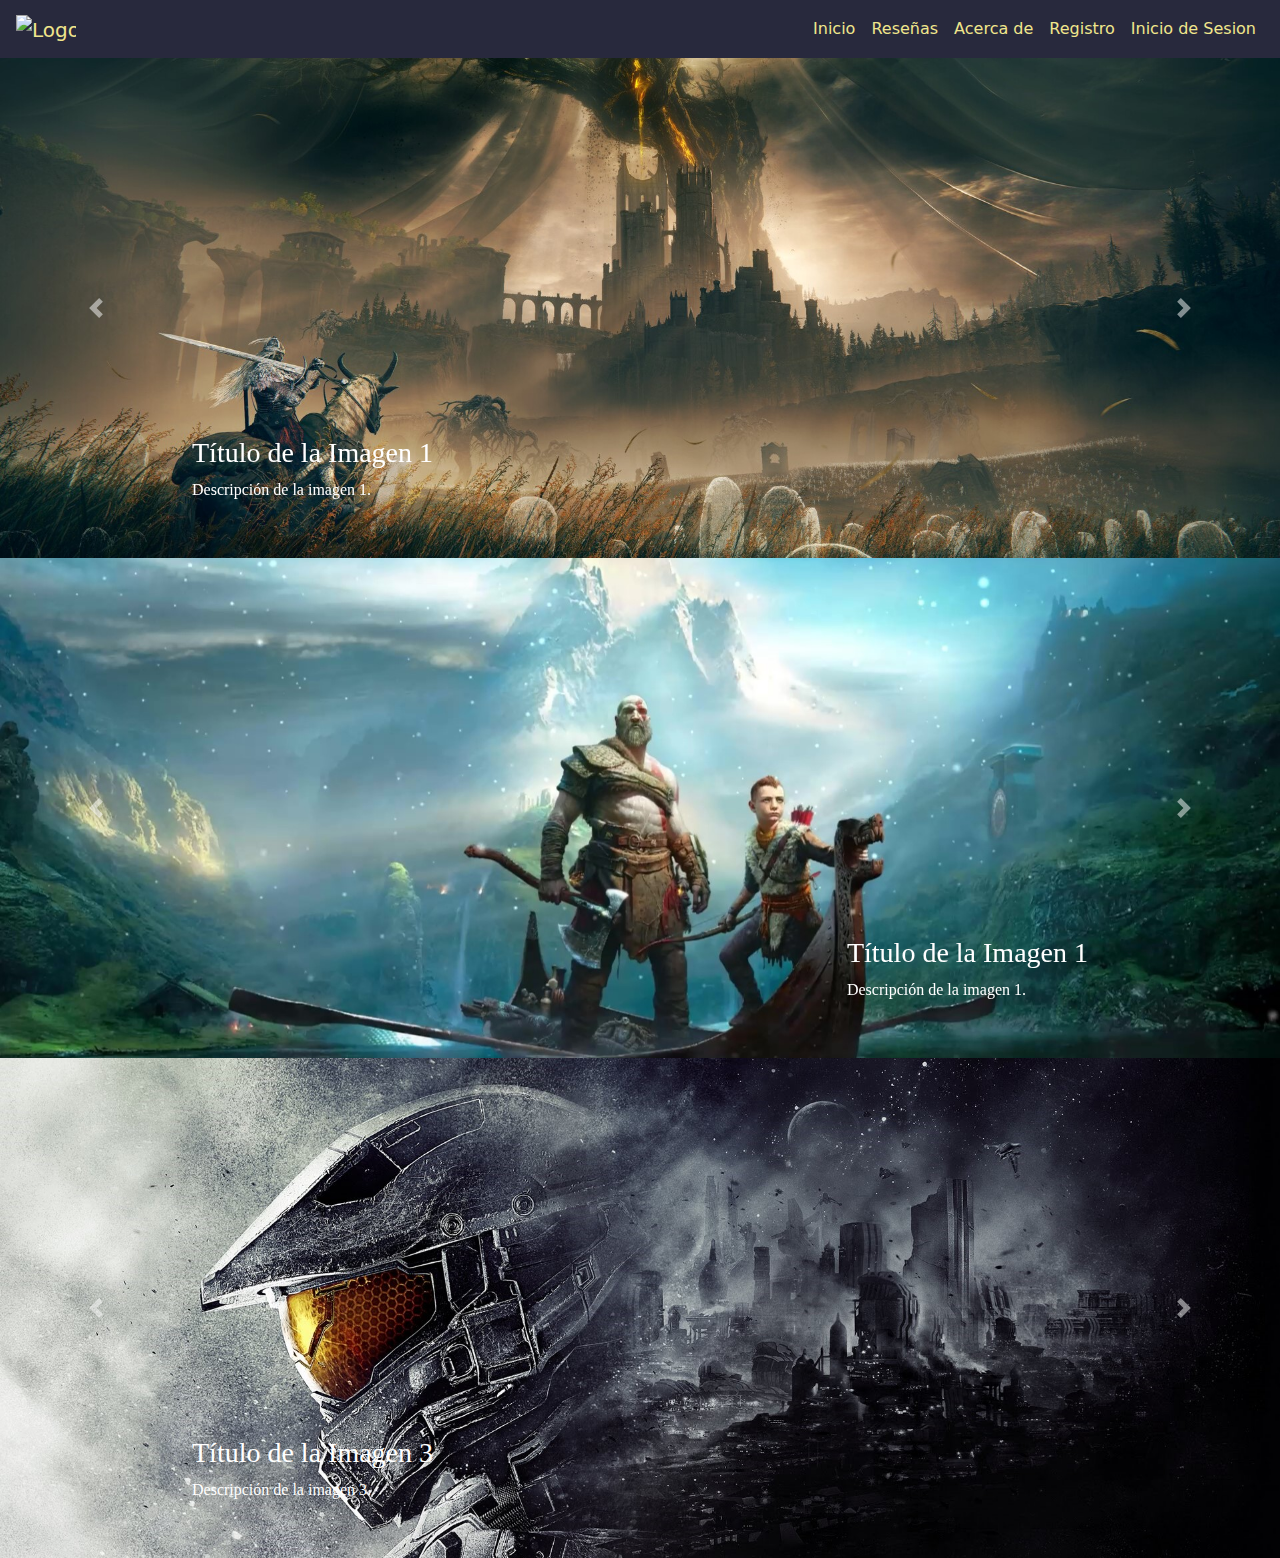
==== index.html @ 9a03f0e9 "Primer commit" ====
<!DOCTYPE html>
<html lang="en">
<head>
    <meta charset="UTF-8">
    <meta name="viewport" content="width=device-width, initial-scale=1.0">
    <title>Animal Crossing</title>
    <link href="https://fonts.googleapis.com/css2?family=Bitter:wght@400;700&display=swap" rel="stylesheet">

    <link rel="stylesheet" href="css/bootstrap.min.css" crossorigin="anonymous">
    <link rel="stylesheet" href="css/main.css">
</head>
<body>
    
    <!-- NAVBAR -->
    <nav class="navbar navbar-expand-sm navbar-dark" id="navbar">
        <div class="container-fluid">
            <a class="navbar-brand" href="#">
                <img src="img/logo.jpg" alt="Logo" width="200">
            </a>
            <button class="navbar-toggler" type="button" data-toggle="collapse" data-target="#navbarSupportedContent" aria-controls="navbarSupportedContent" aria-expanded="false" aria-label="Toggle navigation">
                <span class="navbar-toggler-icon"></span>
            </button>
            <div class="collapse navbar-collapse" id="navbarSupportedContent">
                <ul class="navbar-nav ml-auto">
                    <li class="nav-item"><a class="nav-link active" aria-current="page" href="#">Inicio</a></li>
                    <li class="nav-item"><a class="nav-link" href="#">Reseñas</a></li>
                    <li class="nav-item"><a class="nav-link" href="#">Acerca de</a></li>
                    <li class="nav-item"><a class="nav-link" href="#">Registro</a></li>
                    <li class="nav-item"><a class="nav-link" href="#">Inicio de Sesion</a></li>
                </ul>
            </div>
        </div>
    </nav>
   <!-- Carrusel 1: Hacia la derecha con texto a la derecha -->
   <div id="carouselRight1" class="carousel slide" data-ride="carousel">
    <div class="carousel-inner">
        <div class="carousel-item active">
            <img src="img/slideEldenRing01.jpg" class="d-block w-100" alt="...">
            <div class="carousel-caption right">
                <h3>Título de la Imagen 1</h3>
                <p>Descripción de la imagen 1.</p>
            </div>
        </div>
        <div class="carousel-item">
            <img src="img/slideBloodBorne02.jpg" class="d-block w-100" alt="...">
            <div class="carousel-caption right">
                <h3>Título de la Imagen 2</h3>
                <p>Descripción de la imagen 2.</p>
            </div>
        </div>
        <div class="carousel-item">
            <img src="img/slide03.jpg" class="d-block w-100" alt="...">
            <div class="carousel-caption right">
                <h3>Título de la Imagen 3</h3>
                <p>Descripción de la imagen 3.</p>
            </div>
        </div>
    </div>
    <a class="carousel-control-prev" href="#carouselRight1" role="button" data-slide="prev">
        <span class="carousel-control-prev-icon" aria-hidden="true"></span>
        <span class="sr-only">Anterior</span>
    </a>
    <a class="carousel-control-next" href="#carouselRight1" role="button" data-slide="next">
        <span class="carousel-control-next-icon" aria-hidden="true"></span>
        <span class="sr-only">Siguiente</span>
    </a>
</div>

<!-- Carrusel 2: Hacia la izquierda con texto a la izquierda -->
<div id="carouselLeft" class="carousel slide" data-ride="carousel">
    <div class="carousel-inner">
        <div class="carousel-item active">
            <img src="img/slideGodOfWar03.jpg" class="d-block w-100" alt="...">
            <div class="carousel-caption left">
                <h3>Título de la Imagen 1</h3>
                <p>Descripción de la imagen 1.</p>
            </div>
        </div>
        <div class="carousel-item">
            <img src="img/slideTLOU05.jpg" class="d-block w-100" alt="...">
            <div class="carousel-caption left">
                <h3>Título de la Imagen 2</h3>
                <p>Descripción de la imagen 2.</p>
            </div>
        </div>
        <div class="carousel-item">
            <img src="img/slide03.jpg" class="d-block w-100" alt="...">
            <div class="carousel-caption left">
                <h3>Título de la Imagen 3</h3>
                <p>Descripción de la imagen 3.</p>
            </div>
        </div>
    </div>
    <a class="carousel-control-prev" href="#carouselLeft" role="button" data-slide="prev">
        <span class="carousel-control-prev-icon" aria-hidden="true"></span>
        <span class="sr-only">Anterior</span>
    </a>
    <a class="carousel-control-next" href="#carouselLeft" role="button" data-slide="next">
        <span class="carousel-control-next-icon" aria-hidden="true"></span>
        <span class="sr-only">Siguiente</span>
    </a>
</div>

<!-- Carrusel 3: Hacia la derecha con texto a la izquierda -->
<div id="carouselRight2" class="carousel slide" data-ride="carousel">
    <div class="carousel-inner">
        <div class="carousel-item active">
            <img src="img/slideHalo04.jpg" class="d-block w-100" alt="...">
            <div class="carousel-caption right">
                <h3>Título de la Imagen 3</h3>
                <p>Descripción de la imagen 3.</p>
            </div>
        </div>
        <div class="carousel-item">
            <img src="img/slideTLOU05.jpg" class="d-block w-100" alt="...">
            <div class="carousel-caption right">
                <h3>Título de la Imagen 3</h3>
                <p>Descripción de la imagen 3.</p>
            </div>
        </div>
        <div class="carousel-item">
            <img src="img/slide03.jpg" class="d-block w-100" alt="...">
            <div class="carousel-caption right">
                <h3>Título de la Imagen 3</h3>
                <p>Descripción de la imagen 3.</p>
            </div>
        </div>
    </div>
    <a class="carousel-control-prev" href="#carouselRight2" role="button" data-slide="prev">
        <span class="carousel-control-prev-icon" aria-hidden="true"></span>
        <span class="sr-only">Anterior</span>
    </a>
    <a class="carousel-control-next" href="#carouselRight2" role="button" data-slide="next">
        <span class="carousel-control-next-icon" aria-hidden="true"></span>
        <span class="sr-only">Siguiente</span>
    </a>
</div>
<script src="https://code.jquery.com/jquery-3.5.1.slim.min.js"></script>
<script src="https://cdn.jsdelivr.net/npm/@popperjs/core@2.5.3/dist/umd/popper.min.js"></script>
<script src="https://stackpath.bootstrapcdn.com/bootstrap/4.5.2/js/bootstrap.min.js"></script>
<script src="js/script.js"></script> <!-- Llamada al archivo script.js -->
<script src="js/popper.min.js" integrity="sha384-Q6E9RHvbIyZFJoft+2mJbHaEWldlvI9IOYy5n3zV9zzTtmI3UksdQRVvoxMfooAo" crossorigin="anonymous"></script>
<script src="js/bootstrap.min.js" integrity="sha384-oesi62hOLfzrys4LxRF63OJCXdXDipiYWBnvTl9Y9/TRlw5xlKIEHpNyvvDShgf/" crossorigin="anonymous"></script>
</body>
</html>
---- css/main.css ----
.navbar-brand, .nav-link {
    color: #F0E68C !important;
}
.carousel-item img {
    width: 100%;
    height: 500px;
    object-fit: cover;
}
.carousel-caption {
    position: absolute;
    bottom: 20px;
    z-index: 10;
    color: #ffffff;
    text-align: left;
    font-family: 'Lora', serif;
}
.carousel-caption.right {
    right: auto;
}
.carousel-caption.left {
    left: auto;
}
body {
    background-color: #1E1E2C;
    color: #F0E68C;
}
.navbar {
    background-color: #28293D;
}
.navbar-brand img {
    width: 200px;
}
.navbar-nav .nav-link {
    color: #F0E68C !important;
}
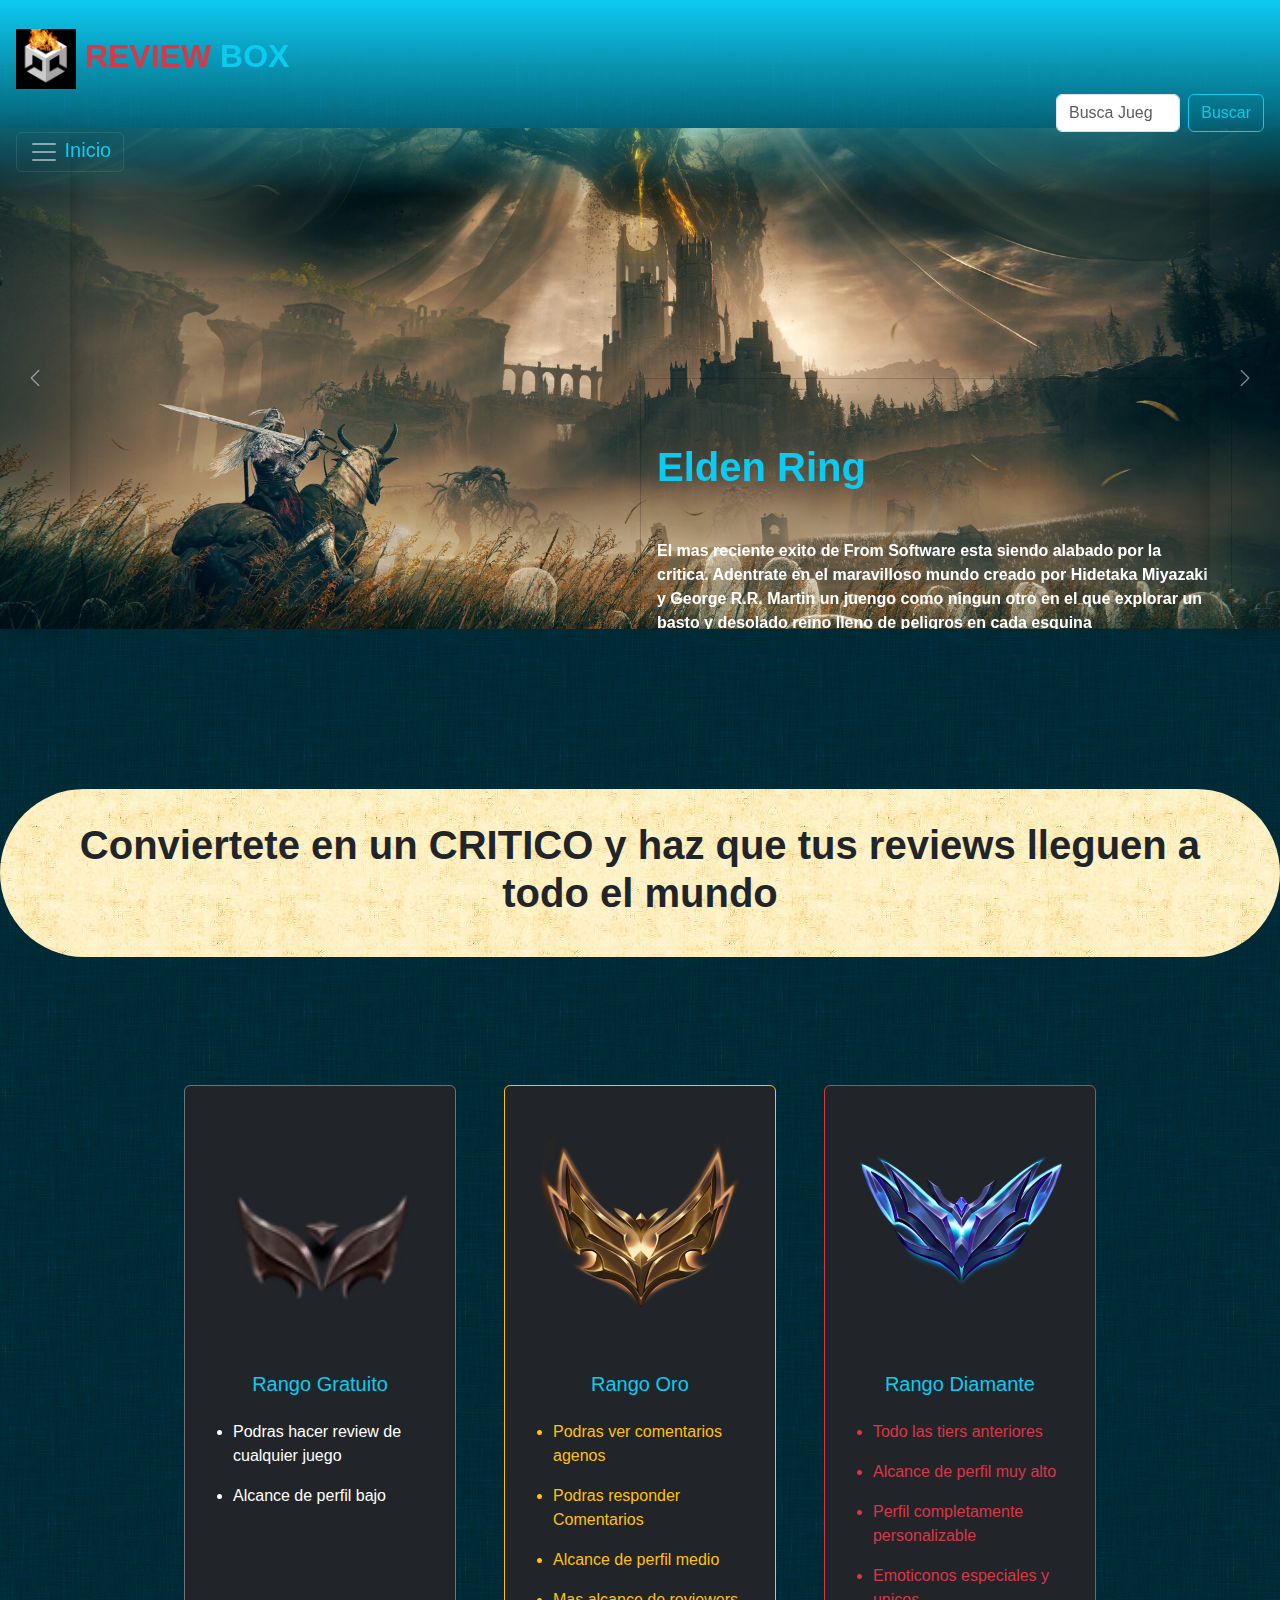
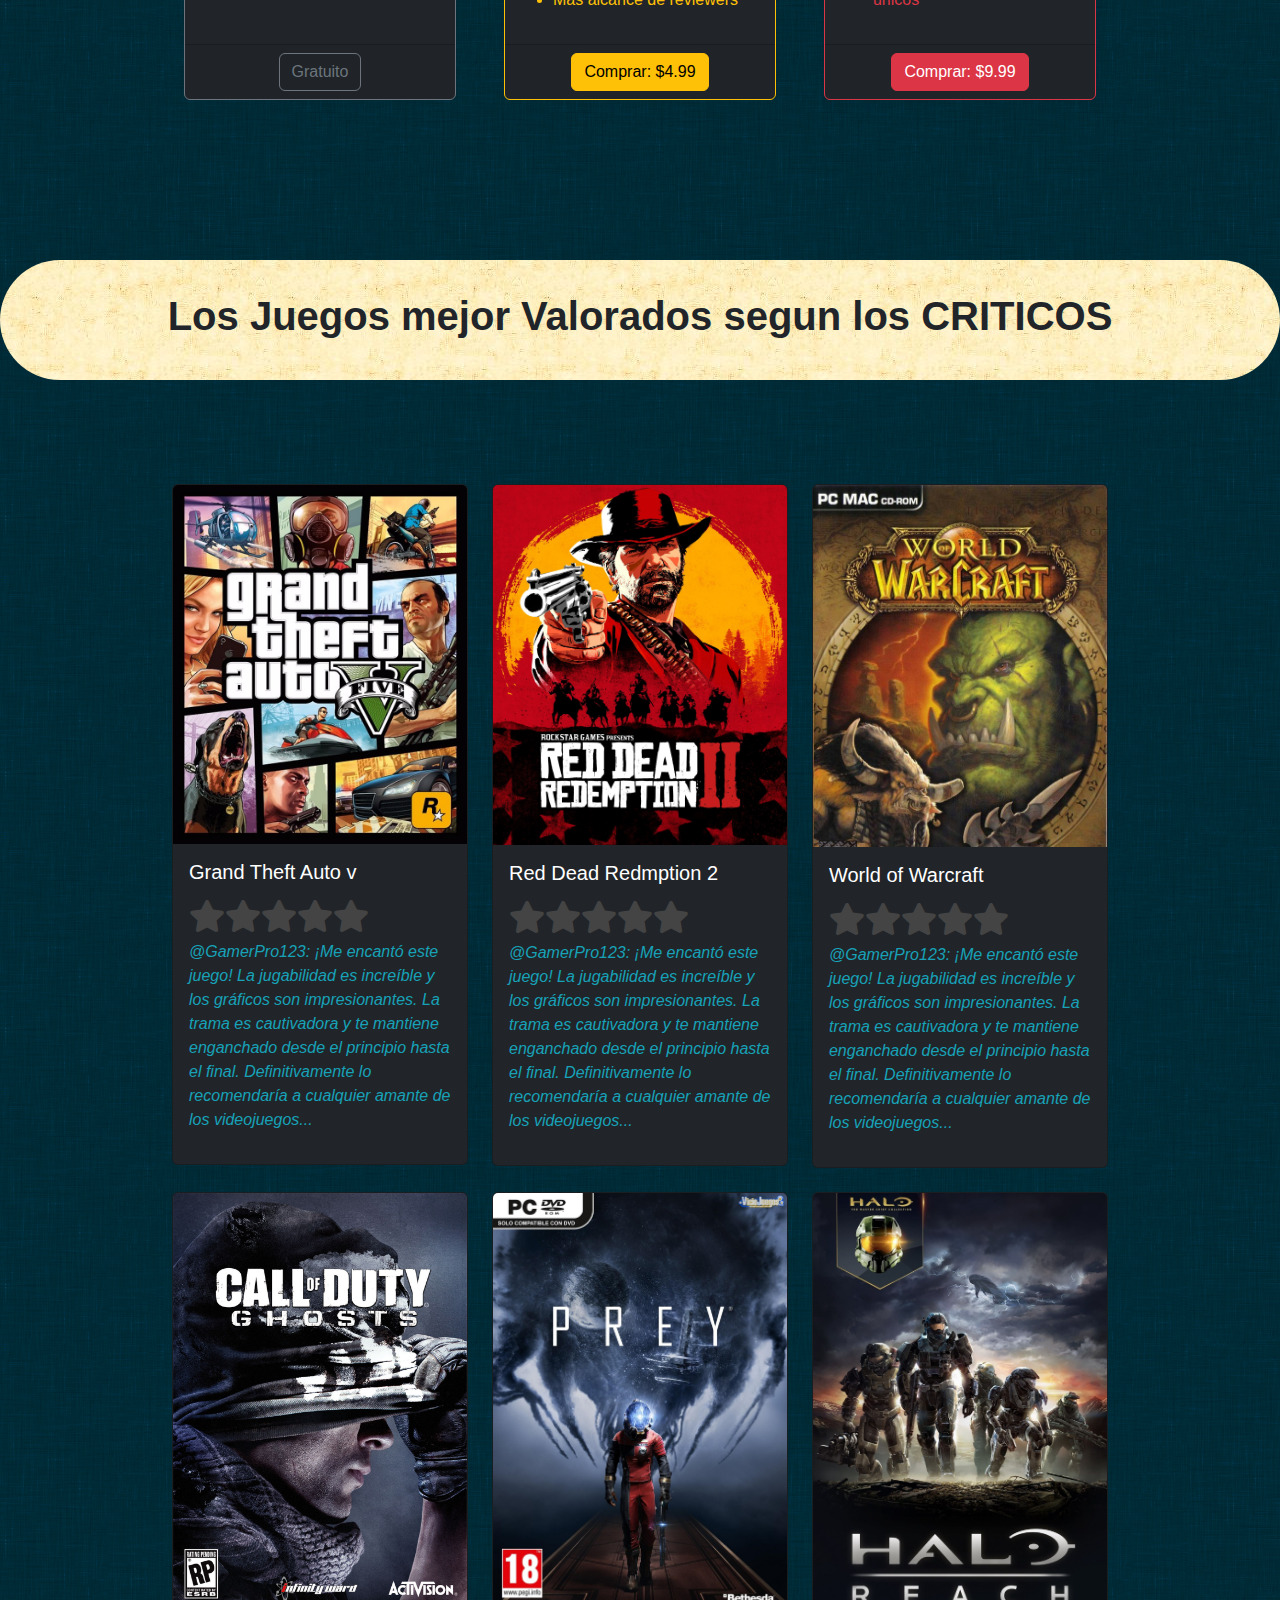
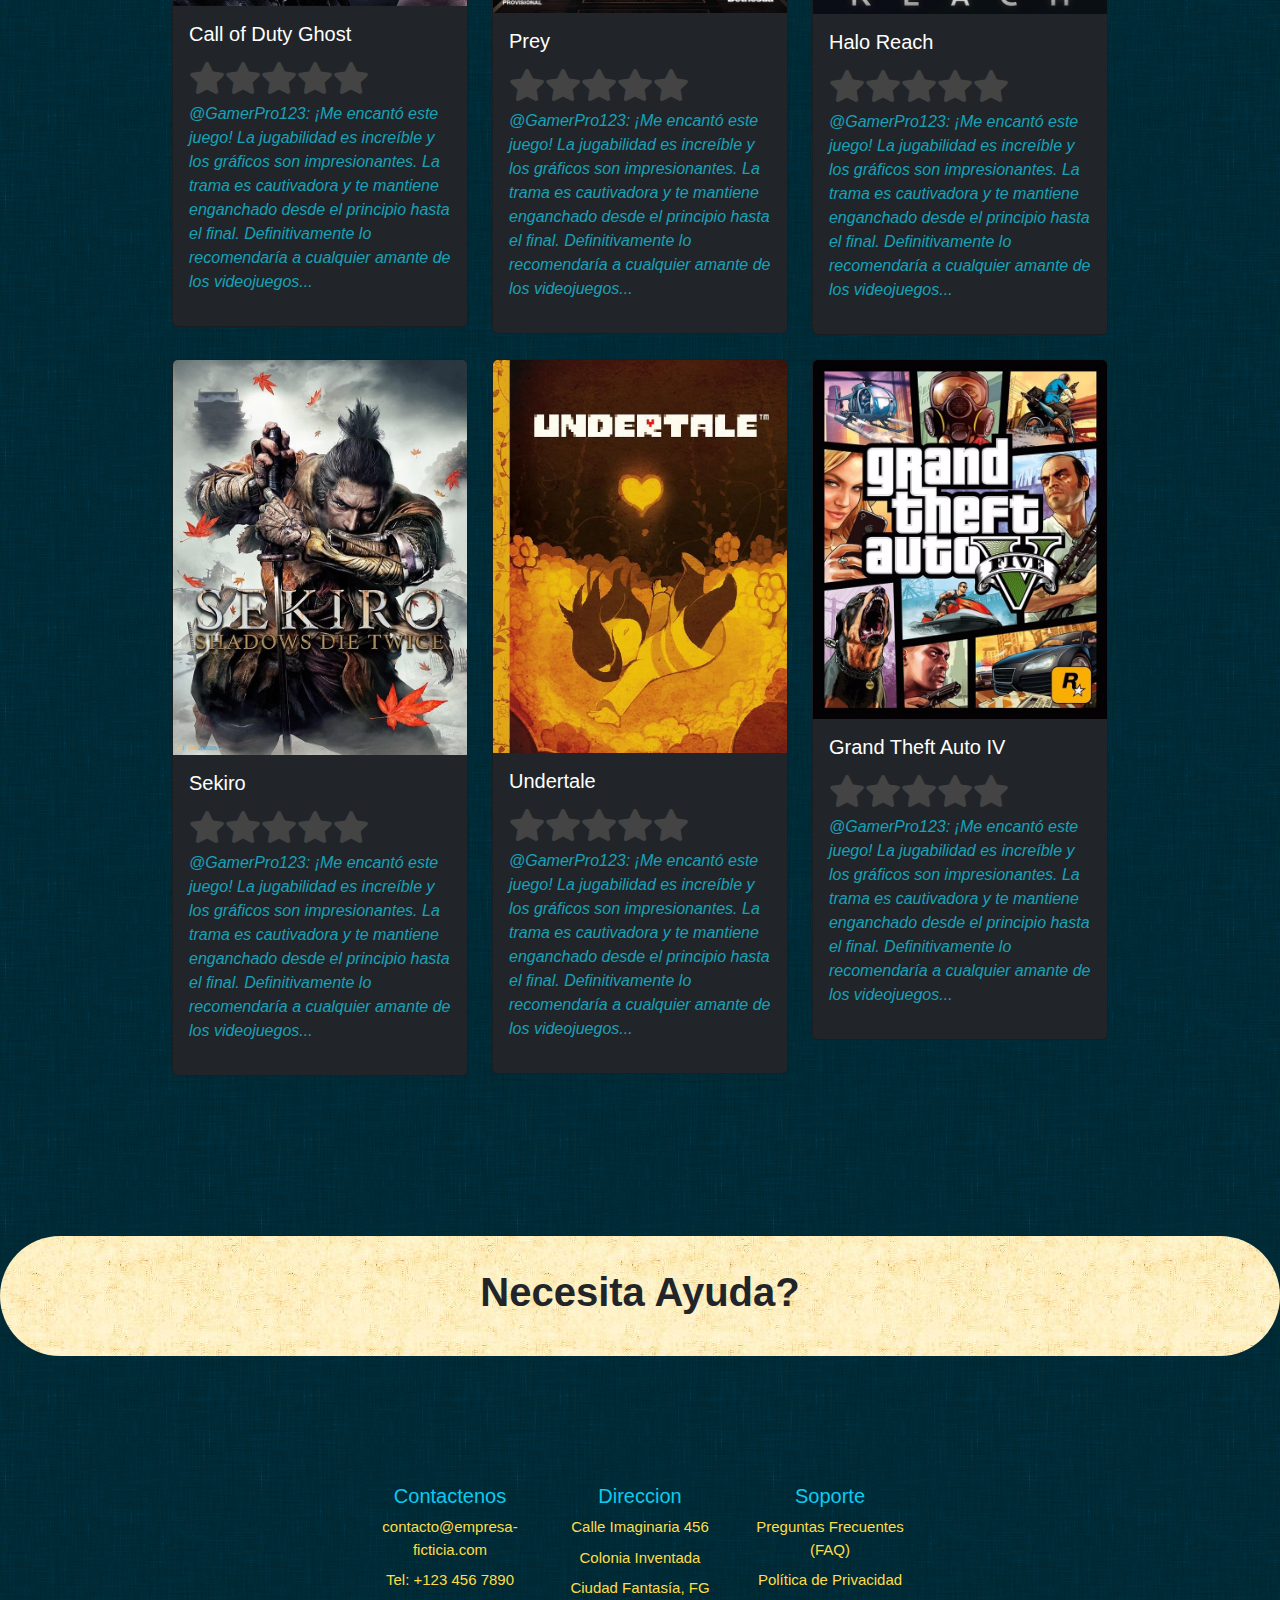
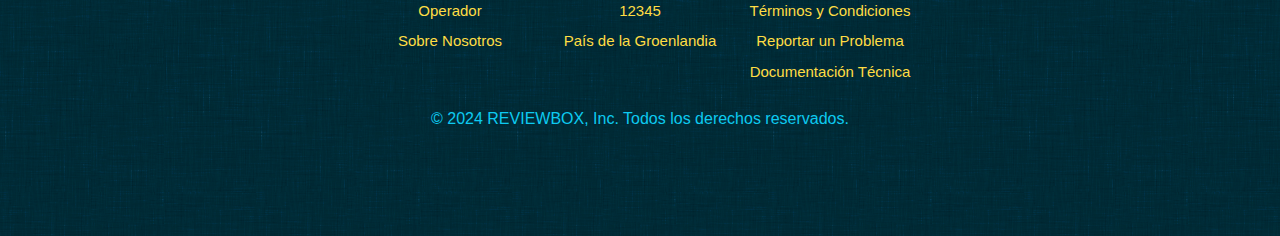
==== commit 65c58218: "Segundo Commit" ====
--- a/index.html
+++ b/index.html
@@ -3,143 +3,531 @@
 <head>
     <meta charset="UTF-8">
     <meta name="viewport" content="width=device-width, initial-scale=1.0">
-    <title>Animal Crossing</title>
-    <link href="https://fonts.googleapis.com/css2?family=Bitter:wght@400;700&display=swap" rel="stylesheet">
-
-    <link rel="stylesheet" href="css/bootstrap.min.css" crossorigin="anonymous">
-    <link rel="stylesheet" href="css/main.css">
+    <title>Review Box</title>
+
+    <link href="https://stackpath.bootstrapcdn.com/bootstrap/4.5.2/css/bootstrap.min.css" rel="stylesheet">
+    <link href="https://cdnjs.cloudflare.com/ajax/libs/font-awesome/5.15.3/css/all.min.css" rel="stylesheet">
+    <link href="https://cdn.jsdelivr.net/npm/bootstrap@5.3.3/dist/css/bootstrap.min.css" rel="stylesheet" integrity="sha384-QWTKZyjpPEjISv5WaRU9OFeRpok6YctnYmDr5pNlyT2bRjXh0JMhjY6hW+ALEwIH" crossorigin="anonymous">
+    <script src="https://cdn.jsdelivr.net/npm/bootstrap@5.3.3/dist/js/bootstrap.bundle.min.js" integrity="sha384-YvpcrYf0tY3lHB60NNkmXc5s9fDVZLESaAA55NDzOxhy9GkcIdslK1eN7N6jIeHz" crossorigin="anonymous"></script>
+    <style>
+        body{
+            background-image:url('img/logo.png');
+            background-repeat: repeat;
+            font-family: 'Lucida Sans', 'Lucida Sans Regular', 'Lucida Grande', 'Lucida Sans Unicode', Geneva, Verdana, sans-serif;
+            
+            
+        }
+        footer .nav-link{
+            color: #fd4 !important;
+            font-size: 15px;
+        }
+        .navbar{
+            background-image: linear-gradient(to top, rgba(13, 202, 240, 0), rgba(13, 202, 240, 1)) !important;
+        }
+        .navbar-brand {
+            font-family: sans-serif; /* Cambia 'Arial' por la fuente que prefieras */
+            font-size: 2em;
+        }
+        .offcanvas-title{
+            font-size: 3em;
+        } 
+        #carouselExampleFade{
+            margin-top: 8em;
+        }
+        .carousel-item img:hover{
+            box-shadow: inset 0 0 20px rgba(0, 0, 0, 0.5) !important; /* Opacidad hacia oscuro */
+        }
+        .carousel-control-prev, .carousel-control-next {
+        box-shadow: 0 0 20px rgba(0, 0, 0, 0.5) !important; /* Opacidad hacia oscuro */
+        }
+        .carousel-control-prev, .carousel-control-next {
+            width: 70px; /* Ajusta este valor según sea necesario */
+        }
+
+        .carousel-control-prev-icon, .carousel-control-next-icon {
+            width: 20px; /* Ajusta este valor según sea necesario */
+            height: 20px; /* Ajusta este valor según sea necesario */
+            background-size: 20px 20px; /* Ajusta este valor según sea necesario */
+        }
+        .badge{
+            box-shadow: black 1em;
+            text-align: center;
+            font-size: 1em;
+            padding-left: 2em;
+            padding-right: 2em;
+            margin-top: 1em;
+        }
+        form{
+            margin-left: 65em;
+            display: flex;
+        }
+        .row{
+            margin-top: 5em !important;
+        }
+        .container-titulo{
+            background-image: url('img/iron.png') !;
+        }
+        .card {
+            transition: transform 0.3s ease;
+          }
+          
+        .card:hover {
+            transform: scale(1.05);
+        }
+        .container-titulo {
+            background-image: url('img/logo2.jpg');
+            background-repeat: repeat;
+            padding: 2em; /* Ajusta el padding según sea necesario */
+            color: white;
+            text-align: center;
+            border-radius: 100px  ;
+          }
+          
+        .titulo {
+            font-weight: bold;
+        }
+        .star-rating {
+            display: flex;
+            flex-direction: row-reverse;
+            justify-content: start;
+          }
+          
+          .star-rating .star-checkbox {
+            display: none;
+          }
+          
+          .star-rating .fa-star {
+            font-size: 2em;
+            color: #444;
+            cursor: pointer;
+          }
+          
+          .star-rating .star-checkbox:checked ~ .fa-star {
+            color: #fd4;
+          }
+          
+          .star-rating .fa-star:hover,
+          .star-rating .fa-star:hover ~ .fa-star {
+            color: #fd4;
+          }
+    </style>
 </head>
 <body>
     
-    <!-- NAVBAR -->
-    <nav class="navbar navbar-expand-sm navbar-dark" id="navbar">
-        <div class="container-fluid">
-            <a class="navbar-brand" href="#">
-                <img src="img/logo.jpg" alt="Logo" width="200">
-            </a>
-            <button class="navbar-toggler" type="button" data-toggle="collapse" data-target="#navbarSupportedContent" aria-controls="navbarSupportedContent" aria-expanded="false" aria-label="Toggle navigation">
-                <span class="navbar-toggler-icon"></span>
-            </button>
-            <div class="collapse navbar-collapse" id="navbarSupportedContent">
-                <ul class="navbar-nav ml-auto">
-                    <li class="nav-item"><a class="nav-link active" aria-current="page" href="#">Inicio</a></li>
-                    <li class="nav-item"><a class="nav-link" href="#">Reseñas</a></li>
-                    <li class="nav-item"><a class="nav-link" href="#">Acerca de</a></li>
-                    <li class="nav-item"><a class="nav-link" href="#">Registro</a></li>
-                    <li class="nav-item"><a class="nav-link" href="#">Inicio de Sesion</a></li>
+    <nav class="navbar navbar-dark bg-dark fixed-top bg-transparent bg-gradient ">
+        <div class="container-fluid p-3">
+            <a class="navbar-brand fw-bolder" href="#"><img src="img/logo1.png" width="60px" height="60px">
+                <span class="text-danger">  REVIEW</span> <span class="text-info">BOX</span></a>
+                    <form class="d-flex" role="search">
+                      <input class="form-control me-2" type="search" placeholder="Busca Juegos" aria-label="Search">
+                      <button class="btn btn-outline-info" type="submit">Buscar</button>
+                    </form>    
+          <button class="navbar-toggler text-info " type="button" data-bs-toggle="offcanvas" data-bs-target="#offcanvasDarkNavbar" aria-controls="offcanvasDarkNavbar" aria-label="Toggle navigation">
+            <span class="navbar-toggler-icon"></span>  Inicio
+          </button>
+          <div class="offcanvas offcanvas-end text-bg-dark text-info" tabindex="-1" id="offcanvasDarkNavbar" aria-labelledby="offcanvasDarkNavbarLabel">
+            <div class="offcanvas-header">
+              <h5 class="offcanvas-title p-3 fw-bolder " id="offcanvasDarkNavbarLabel">¡ Siguenos !</h5>
+              <button type="button" class="btn-close btn-close-white" data-bs-dismiss="offcanvas" aria-label="Close"></button>
+            </div>
+            <div class="offcanvas-body">
+              <ul class="navbar-nav justify-content-end flex-grow-1 p-3">
+                <li class="nav-item">
+                  <span class="badge rounded-pill text-bg-info"><a class="nav-link active" aria-current="page" href="form.html">Registrate</a></span>
+                </li>
+                <li class="nav-item">
+                <span class="badge rounded-pill text-bg-secondary"><a class="nav-link" href="#">Inicia Sesion</a></span>
+                </li>
+                <li class="nav-item dropdown">
+                    <span class="badge rounded-pill text-bg-secondary">
+                        <a class="nav-link dropdown-toggle" href="#" role="button" data-bs-toggle="dropdown" aria-expanded="false">
+                    Dropdown    
+                  </a></span>
+                  <ul class="dropdown-menu dropdown-menu-dark">
+                    <li><a class="dropdown-item" href="#">Action</a></li>
+                    <li><a class="dropdown-item" href="#">Another action</a></li>
+                    <li>
+                      <hr class="dropdown-divider">
+                    </li>
+                    <li><a class="dropdown-item" href="#">Something else here</a></li>
+                  </ul>
+                </li>
+              </ul>
+            </div>
+          </div>
+        </div>
+      </nav>
+      <!-- CARRUSEL -->
+      <div id="carouselExampleFade" class="carousel slide carousel-fade">
+        <div class="carousel-inner">
+            <div class="carousel-item active position-relative">
+                <img src="img/slideEldenRing01.jpg" class="d-block w-100" alt="...">
+                <div class="position-absolute top-50   end-0 w-50  h-100">
+                    <div class="card text-white bg-transparent  h-50 me-5">
+                        <div class="card-body">
+                            <h1 class="card-title fw-bolder mt-5 mb-5 text-info">Elden Ring</h1>
+                            <p class="card-text fw-bold ">El mas reciente exito de From Software esta siendo alabado por la critica. Adentrate en el maravilloso mundo creado por Hidetaka Miyazaki y George R.R. Martin 
+                                un juengo como ningun otro en el que explorar un basto y desolado reino lleno de peligros en cada esquina
+                            </p>
+                            <p class="card-text">Comparte tus opiniones  <a class=" badge rounded-pill text-bg-info p-1" href="#"> aqui</a></p>
+                        </div>
+                    </div>
+                </div>
+            </div>
+            <div class="carousel-item position-relative">
+                <img src="img/slideBloodBorne02.jpg" class="d-block w-100" alt="...">
+                <div class="position-absolute top-0 end-0 w-50 h-100">
+                    <div class="card text-white bg-transparent  h-100">
+                        <div class="card-body me-5">
+                            <h1 class="card-title fw-bolder mt-5 mb-5 text-info ">Bloodborne</h1>
+                            <p class="card-text fw-bold ">Sean bienvenidos al clasico de Miyazaki la primera IP nueva desde los galardonados Dark Souls.
+                                Ven y asombrate de todo el terror cosmico (Lovecraft) que puede dejarte con la boca abierta 
+                            </p>
+                            <p class="card-text">Comparte tus opiniones  <a class=" badge rounded-pill text-bg-info p-1" href="#"> aqui</a></p>
+                        </div>
+                    </div>
+                </div>
+            </div>
+            <div class="carousel-item position-relative">
+                <img src="img/slideTLOU05.jpg" class="d-block w-100" alt="...">
+                <div class="position-absolute top-0  end-50  w-50 h-100">
+                    <div class="card text-white bg-transparent  h-100">
+                        <div class="card-body ms-5">
+                            <h1 class="card-title fw-bolder mt-5 mb-5 text-info ">The Last of Us</h1>
+                            <p class="card-text fw-bold">La gran obra maestra de Neil Druckmann un videojuego historico amado desde su concepcion en el año 2013 la gran
+                                la gran secuela de The Last Of Us ya esta aqui y puedes ser participe de la conmovedora y sangrienta histpria de Elie.</p>
+                            <p class="card-text">Comparte tus opiniones  <a class=" badge rounded-pill text-bg-info p-1" href="#"> aqui</a></p>
+                        </div>
+                    </div>
+                </div>
+            </div>
+        </div>
+        <button class="carousel-control-prev" type="button" data-bs-target="#carouselExampleFade" data-bs-slide="prev">
+            <span class="carousel-control-prev-icon" aria-hidden="true"></span>
+            <span class="visually-hidden">Previous</span>
+        </button>
+        <button class="carousel-control-next" type="button" data-bs-target="#carouselExampleFade" data-bs-slide="next">
+            <span class="carousel-control-next-icon" aria-hidden="true"></span>
+            <span class="visually-hidden">Next</span>
+        </button>
+    </div>
+    <div class="container-titulo text-dark" style="margin-top: 10em;">
+        <h1 class="titulo fw-bold " style="text-align: center;">Conviertete en un CRITICO y haz que tus reviews lleguen a todo el mundo</h1>
+      </div>
+      <!-- cards -->
+      <div class="row row-cols-1 row-cols-md-3 g-5 w-75 mx-auto ">
+        <div class="col">
+          <div class="card bg-dark h-100 border-secondary ">
+            <img src="img/iron.png" class="card-img-top" alt="...">
+            <div class="card-body">
+              <h5 class="card-title text-info mb-4" style="text-align: center;">Rango Gratuito</h5>
+              <ul class="card-text text-bg-dark ">
+                <li><p>Podras hacer review de cualquier juego</p></li>
+                <li><p>Alcance de perfil bajo</p></li>
+            </ul>
+            </div>
+            <div class="card-footer d-flex justify-content-center">
+               <button type="button" class="btn btn-outline-secondary">Gratuito</button>
+            </div>
+          </div>
+        </div>
+        <div class="col">
+          <div class="card bg-dark h-100 border-warning ">
+            <img src="img/gold.png" class="card-img-top" alt="...">
+            <div class="card-body">
+                <h5 class="card-title text-info mb-4" style="text-align: center;">Rango Oro</h5>
+                <ul class="card-text text-bg-dark text-warning ">
+                    <li><p>Podras ver comentarios agenos </p></li>
+                    <li><p>Podras responder Comentarios</p></li>
+                    <li><p>Alcance de perfil medio</p></li>
+                    <li><p>Mas alcance de reviewers</p></li>
                 </ul>
             </div>
-        </div>
-    </nav>
-   <!-- Carrusel 1: Hacia la derecha con texto a la derecha -->
-   <div id="carouselRight1" class="carousel slide" data-ride="carousel">
-    <div class="carousel-inner">
-        <div class="carousel-item active">
-            <img src="img/slideEldenRing01.jpg" class="d-block w-100" alt="...">
-            <div class="carousel-caption right">
-                <h3>Título de la Imagen 1</h3>
-                <p>Descripción de la imagen 1.</p>
-            </div>
-        </div>
-        <div class="carousel-item">
-            <img src="img/slideBloodBorne02.jpg" class="d-block w-100" alt="...">
-            <div class="carousel-caption right">
-                <h3>Título de la Imagen 2</h3>
-                <p>Descripción de la imagen 2.</p>
-            </div>
-        </div>
-        <div class="carousel-item">
-            <img src="img/slide03.jpg" class="d-block w-100" alt="...">
-            <div class="carousel-caption right">
-                <h3>Título de la Imagen 3</h3>
-                <p>Descripción de la imagen 3.</p>
-            </div>
-        </div>
+            <div class="card-footer d-flex justify-content-center">
+                <button type="button" class="btn btn-warning">Comprar: $4.99</button>
+            </div>
+          </div>
+        </div>
+        <div class="col">
+          <div class="card bg-dark h-100 border-danger">
+            <img src="img/diamond.png" class="card-img-top" alt="...">
+            <div class="card-body">
+                <h5 class="card-title text-info mb-4" style="text-align: center;">Rango Diamante</h5>
+                <ul class="card-text text-bg-dark text-danger">
+                    <li><p>Todo las tiers anteriores </p></li>
+                    <li><p>Alcance de perfil muy alto</p></li>
+                    <li><p>Perfil completamente personalizable</p></li>
+                    <li><p>Emoticonos especiales y unicos</p></li>
+                </ul>
+            </div>
+            <div class="card-footer d-flex justify-content-center">
+                <button type="button" class="btn btn-danger">Comprar: $9.99</button>
+            </div>
+          </div>
+        </div>
+      </div>
+      <!-- Videojuegos -->
+      <div class="container-titulo text-dark" style="margin-top: 10em;">
+        <h1 class="titulo fw-bold " style="text-align: center;">Los Juegos mejor Valorados segun los CRITICOS</h1>
+      </div>
+      <div class="row row-cols-1 row-cols-md-3 g-4 w-75 mx-auto ">
+        <div class="col">
+            <div class="card text-bg-dark">
+                <img src="img/card1.jpg" class="card-img-top" alt="...">
+                <div class="card-body">
+                  <h5 class="card-title">Grand Theft Auto v</h5>
+                  <p class="card-text">
+                    <div class="star-rating">
+                        <input type="checkbox" class="star-checkbox" name="rating1-1" value="1">
+                        <label class="fa fa-star"></label>
+                        <input type="checkbox" class="star-checkbox" name="rating1-2" value="2">
+                        <label class="fa fa-star"></label>
+                        <input type="checkbox" class="star-checkbox" name="rating1-3" value="3">
+                        <label class="fa fa-star"></label>
+                        <input type="checkbox" class="star-checkbox" name="rating1-4" value="4">
+                        <label class="fa fa-star"></label>
+                        <input type="checkbox" class="star-checkbox" name="rating1-5" value="5">
+                        <label class="fa fa-star"></label>
+                      </div>
+                      <p style="font-style: italic; color: #17a2b8;">@GamerPro123: ¡Me encantó este juego! La jugabilidad es increíble y los gráficos son impresionantes. La trama es cautivadora y te mantiene enganchado desde el principio hasta el final. Definitivamente lo recomendaría a cualquier amante de los videojuegos...</p>
+
+                    </p>
+                </div>
+            </div>
+        </div>
+        <div class="col">
+            <div class="card text-bg-dark">
+              <img src="img/card2.jpg" class="card-img-top" alt="...">
+              <div class="card-body">
+                <h5 class="card-title">Red Dead Redmption 2</h5>
+                <p class="card-text"><div class="star-rating">
+                    <input type="checkbox" class="star-checkbox" name="rating2-1" value="1">
+                    <label class="fa fa-star"></label>
+                    <input type="checkbox" class="star-checkbox" name="rating2-2" value="2">
+                    <label class="fa fa-star"></label>
+                    <input type="checkbox" class="star-checkbox" name="rating2-3" value="3">
+                    <label class="fa fa-star"></label>
+                    <input type="checkbox" class="star-checkbox" name="rating2-4" value="4">
+                    <label class="fa fa-star"></label>
+                    <input type="checkbox" class="star-checkbox" name="rating2-5" value="5">
+                    <label class="fa fa-star"></label>
+                  </div>
+                  <p style="font-style: italic; color: #17a2b8;">@GamerPro123: ¡Me encantó este juego! La jugabilidad es increíble y los gráficos son impresionantes. La trama es cautivadora y te mantiene enganchado desde el principio hasta el final. Definitivamente lo recomendaría a cualquier amante de los videojuegos...</p>
+
+                </p>
+              </div>
+            </div>
+          </div>
+          <div class="col">
+            <div class="card text-bg-dark">
+              <img src="img/card3.jpg" class="card-img-top" alt="...">
+              <div class="card-body">
+                <h5 class="card-title">World of Warcraft</h5>
+                <p class="card-text"><div class="star-rating">
+                    <input type="checkbox" class="star-checkbox" name="rating3-1" value="1">
+                    <label class="fa fa-star"></label>
+                    <input type="checkbox" class="star-checkbox" name="rating3-2" value="2">
+                    <label class="fa fa-star"></label>
+                    <input type="checkbox" class="star-checkbox" name="rating3-3" value="3">
+                    <label class="fa fa-star"></label>
+                    <input type="checkbox" class="star-checkbox" name="rating3-4" value="4">
+                    <label class="fa fa-star"></label>
+                    <input type="checkbox" class="star-checkbox" name="rating3-5" value="5">
+                    <label class="fa fa-star"></label>
+                  </div>
+                  <p style="font-style: italic; color: #17a2b8;">@GamerPro123: ¡Me encantó este juego! La jugabilidad es increíble y los gráficos son impresionantes. La trama es cautivadora y te mantiene enganchado desde el principio hasta el final. Definitivamente lo recomendaría a cualquier amante de los videojuegos...</p>
+
+                </p>
+              </div>
+            </div>
+          </div>
+          <div class="col">
+            <div class="card text-bg-dark">
+              <img src="img/card4.jpg" class="card-img-top" alt="...">
+              <div class="card-body">
+                <h5 class="card-title">Call of Duty Ghost</h5>
+                <p class="card-text"><div class="star-rating">
+                    <input type="checkbox" class="star-checkbox" name="rating4-1" value="1">
+                    <label class="fa fa-star"></label>
+                    <input type="checkbox" class="star-checkbox" name="rating4-2" value="2">
+                    <label class="fa fa-star"></label>
+                    <input type="checkbox" class="star-checkbox" name="rating4-3" value="3">
+                    <label class="fa fa-star"></label>
+                    <input type="checkbox" class="star-checkbox" name="rating4-4" value="4">
+                    <label class="fa fa-star"></label>
+                    <input type="checkbox" class="star-checkbox" name="rating4-5" value="5">
+                    <label class="fa fa-star"></label>
+                  </div>
+                  <p style="font-style: italic; color: #17a2b8;">@GamerPro123: ¡Me encantó este juego! La jugabilidad es increíble y los gráficos son impresionantes. La trama es cautivadora y te mantiene enganchado desde el principio hasta el final. Definitivamente lo recomendaría a cualquier amante de los videojuegos...</p>
+                </p>
+              </div>
+            </div>
+          </div>
+          <div class="col">
+            <div class="card text-bg-dark">
+              <img src="img/card5.jpg" class="card-img-top" alt="...">
+              <div class="card-body">
+                <h5 class="card-title">Prey</h5>
+                <p class="card-text"><div class="star-rating">
+                    <input type="checkbox" class="star-checkbox" name="rating5-1" value="1">
+                    <label class="fa fa-star"></label>
+                    <input type="checkbox" class="star-checkbox" name="rating5-2" value="2">
+                    <label class="fa fa-star"></label>
+                    <input type="checkbox" class="star-checkbox" name="rating5-3" value="3">
+                    <label class="fa fa-star"></label>
+                    <input type="checkbox" class="star-checkbox" name="rating5-4" value="4">
+                    <label class="fa fa-star"></label>
+                    <input type="checkbox" class="star-checkbox" name="rating5-5" value="5">
+                    <label class="fa fa-star"></label>
+                  </div>
+                  <p style="font-style: italic; color: #17a2b8;">@GamerPro123: ¡Me encantó este juego! La jugabilidad es increíble y los gráficos son impresionantes. La trama es cautivadora y te mantiene enganchado desde el principio hasta el final. Definitivamente lo recomendaría a cualquier amante de los videojuegos...</p>
+                </p>
+              </div>
+            </div>
+          </div>
+          <div class="col">
+            <div class="card text-bg-dark">
+              <img src="img/card6.jpg" class="card-img-top" alt="...">
+              <div class="card-body">
+                <h5 class="card-title">Halo Reach</h5>
+                <p class="card-text"><div class="star-rating">
+                    <input type="checkbox" class="star-checkbox" name="rating6-1" value="1">
+                    <label class="fa fa-star"></label>
+                    <input type="checkbox" class="star-checkbox" name="rating6-2" value="2">
+                    <label class="fa fa-star"></label>
+                    <input type="checkbox" class="star-checkbox" name="rating6-3" value="3">
+                    <label class="fa fa-star"></label>
+                    <input type="checkbox" class="star-checkbox" name="rating6-4" value="4">
+                    <label class="fa fa-star"></label>
+                    <input type="checkbox" class="star-checkbox" name="rating6-5" value="5">
+                    <label class="fa fa-star"></label>
+                  </div>
+                  <p style="font-style: italic; color: #17a2b8;">@GamerPro123: ¡Me encantó este juego! La jugabilidad es increíble y los gráficos son impresionantes. La trama es cautivadora y te mantiene enganchado desde el principio hasta el final. Definitivamente lo recomendaría a cualquier amante de los videojuegos...</p>
+                </p>
+              </div>
+            </div>
+          </div>
+          <div class="col">
+            <div class="card text-bg-dark">
+              <img src="img/card7.jpg" class="card-img-top" alt="...">
+              <div class="card-body">
+                <h5 class="card-title">Sekiro</h5>
+                <p class="card-text"><div class="star-rating">
+                    <input type="checkbox" class="star-checkbox" name="rating7-1" value="1">
+                    <label class="fa fa-star"></label>
+                    <input type="checkbox" class="star-checkbox" name="rating7-2" value="2">
+                    <label class="fa fa-star"></label>
+                    <input type="checkbox" class="star-checkbox" name="rating7-3" value="3">
+                    <label class="fa fa-star"></label>
+                    <input type="checkbox" class="star-checkbox" name="rating7-4" value="4">
+                    <label class="fa fa-star"></label>
+                    <input type="checkbox" class="star-checkbox" name="rating7-5" value="5">
+                    <label class="fa fa-star"></label>
+                  </div>
+                  <p style="font-style: italic; color: #17a2b8;">@GamerPro123: ¡Me encantó este juego! La jugabilidad es increíble y los gráficos son impresionantes. La trama es cautivadora y te mantiene enganchado desde el principio hasta el final. Definitivamente lo recomendaría a cualquier amante de los videojuegos...</p>
+                </p>
+              </div>
+            </div>
+          </div>
+          <div class="col">
+            <div class="card text-bg-dark">
+              <img src="img/card8.jpg" class="card-img-top" alt="...">
+              <div class="card-body">
+                <h5 class="card-title">Undertale</h5>
+                <p class="card-text"><div class="star-rating">
+                    <input type="checkbox" class="star-checkbox" name="rating8-1" value="1">
+                    <label class="fa fa-star"></label>
+                    <input type="checkbox" class="star-checkbox" name="rating8-2" value="2">
+                    <label class="fa fa-star"></label>
+                    <input type="checkbox" class="star-checkbox" name="rating8-3" value="3">
+                    <label class="fa fa-star"></label>
+                    <input type="checkbox" class="star-checkbox" name="rating8-4" value="4">
+                    <label class="fa fa-star"></label>
+                    <input type="checkbox" class="star-checkbox" name="rating8-5" value="5">
+                    <label class="fa fa-star"></label>
+                </div><p style="font-style: italic; color: #17a2b8;">@GamerPro123: ¡Me encantó este juego! La jugabilidad es increíble y los gráficos son impresionantes. La trama es cautivadora y te mantiene enganchado desde el principio hasta el final. Definitivamente lo recomendaría a cualquier amante de los videojuegos...</p>
+
+                </p>
+              </div>
+            </div>
+          </div>
+          <div class="col">
+            <div class="card text-bg-dark">
+                <img src="img/card1.jpg" class="card-img-top" alt="...">
+                <div class="card-body">
+                  <h5 class="card-title">Grand Theft Auto IV</h5>
+                  <p class="card-text"><div class="star-rating">
+                    <input type="checkbox" class="star-checkbox" name="rating9-1" value="1">
+                    <label class="fa fa-star"></label>
+                    <input type="checkbox" class="star-checkbox" name="rating9-2" value="2">
+                    <label class="fa fa-star"></label>
+                    <input type="checkbox" class="star-checkbox" name="rating9-3" value="3">
+                    <label class="fa fa-star"></label>
+                    <input type="checkbox" class="star-checkbox" name="rating9-4" value="4">
+                    <label class="fa fa-star"></label>
+                    <input type="checkbox" class="star-checkbox" name="rating9-5" value="5">
+                    <label class="fa fa-star"></label>
+                  </div>
+                  <p style="font-style: italic; color: #17a2b8;">@GamerPro123: ¡Me encantó este juego! La jugabilidad es increíble y los gráficos son impresionantes. La trama es cautivadora y te mantiene enganchado desde el principio hasta el final. Definitivamente lo recomendaría a cualquier amante de los videojuegos...</p>
+
+                </p>
+                </div>
+            </div>
+        </div>
+      </div>
+      <div class="container-titulo text-dark" style="margin-top: 10em;">
+        <h1 class="titulo fw-bold " style="text-align: center;">Necesita Ayuda?</h1>
+      </div>
+    <!-- FOOTER -->
+    <div class="container text-info bg-transparent">
+        <footer class="py-5">
+            <div class="row justify-content-center"> <!-- Aquí agregamos justify-content-center para centrar las columnas horizontalmente -->
+                <div class="col-6 col-md-2 mb-3 text-center"> <!-- Aquí agregamos la clase text-center para centrar el contenido horizontalmente -->
+                    <h5>Contactenos</h5>
+                    <ul class="nav flex-column text-info">
+                        <li class="nav-item mb-2"><a href="#" class="nav-link p-0 text-body-dark">contacto@empresa-ficticia.com</a></li>
+                        <li class="nav-item mb-2"><a href="#" class="nav-link p-0 text-body-secondary">Tel: +123 456 7890</a></li>
+                        <li class="nav-item mb-2"><a href="#" class="nav-link p-0 text-body-secondary">Operador</a></li>
+                        <li class="nav-item mb-2"><a href="#" class="nav-link p-0 text-body-secondary">Sobre Nosotros</a></li>
+                    </ul>
+                </div>
+    
+                <div class="col-6 col-md-2 mb-3 text-center">
+                    <h5>Direccion</h5>
+                    <ul class="nav flex-column">
+                        <li class="nav-item mb-2"><a href="#" class="nav-link p-0 text-body-secondary">Calle Imaginaria 456</a></li>
+                        <li class="nav-item mb-2"><a href="#" class="nav-link p-0 text-body-secondary">Colonia Inventada</a></li>
+                        <li class="nav-item mb-2"><a href="#" class="nav-link p-0 text-body-secondary">Ciudad Fantasía, FG 12345</a></li>
+                        <li class="nav-item mb-2"><a href="#" class="nav-link p-0 text-body-secondary">País de la Groenlandia</a></li>
+                    </ul>
+                </div>
+    
+                <div class="col-6 col-md-2 mb-3 text-center">
+                    <h5>Soporte</h5>
+                    <ul class="nav flex-column">
+                        <li class="nav-item mb-2"><a href="#" class="nav-link p-0 text-body-secondary">Preguntas Frecuentes (FAQ)</a></li>
+                        <li class="nav-item mb-2"><a href="#" class="nav-link p-0 text-body-secondary">Política de Privacidad</a></li>
+                        <li class="nav-item mb-2"><a href="#" class="nav-link p-0 text-body-secondary">Términos y Condiciones</a></li>
+                        <li class="nav-item mb-2"><a href="#" class="nav-link p-0 text-body-secondary">Reportar un Problema</a></li>
+                            <li class="nav-item mb-2"><a href="#" class="nav-link p-0 text-body-secondary">Documentación Técnica</a></li>
+                    </ul>
+                </div>
+            </div>
+            <div class="text-center">
+                <p>© 2024 REVIEWBOX, Inc. Todos los derechos reservados.</p>
+                <ul class="list-unstyled d-flex justify-content-center">
+                    <li class="ms-3"><a class="link-body-emphasis" href="#"><svg class="bi" width="24" height="24"><use xlink:href="#twitter"></use></svg></a></li>
+                    <li class="ms-3"><a class="link-body-emphasis" href="#"><svg class="bi" width="24" height="24"><use xlink:href="#instagram"></use></svg></a></li>
+                    <li class="ms-3"><a class="link-body-emphasis" href="#"><svg class="bi" width="24" height="24"><use xlink:href="#facebook"></use></svg></a></li>
+                </ul>
+            </div>
+        </footer>
     </div>
-    <a class="carousel-control-prev" href="#carouselRight1" role="button" data-slide="prev">
-        <span class="carousel-control-prev-icon" aria-hidden="true"></span>
-        <span class="sr-only">Anterior</span>
-    </a>
-    <a class="carousel-control-next" href="#carouselRight1" role="button" data-slide="next">
-        <span class="carousel-control-next-icon" aria-hidden="true"></span>
-        <span class="sr-only">Siguiente</span>
-    </a>
-</div>
-
-<!-- Carrusel 2: Hacia la izquierda con texto a la izquierda -->
-<div id="carouselLeft" class="carousel slide" data-ride="carousel">
-    <div class="carousel-inner">
-        <div class="carousel-item active">
-            <img src="img/slideGodOfWar03.jpg" class="d-block w-100" alt="...">
-            <div class="carousel-caption left">
-                <h3>Título de la Imagen 1</h3>
-                <p>Descripción de la imagen 1.</p>
-            </div>
-        </div>
-        <div class="carousel-item">
-            <img src="img/slideTLOU05.jpg" class="d-block w-100" alt="...">
-            <div class="carousel-caption left">
-                <h3>Título de la Imagen 2</h3>
-                <p>Descripción de la imagen 2.</p>
-            </div>
-        </div>
-        <div class="carousel-item">
-            <img src="img/slide03.jpg" class="d-block w-100" alt="...">
-            <div class="carousel-caption left">
-                <h3>Título de la Imagen 3</h3>
-                <p>Descripción de la imagen 3.</p>
-            </div>
-        </div>
-    </div>
-    <a class="carousel-control-prev" href="#carouselLeft" role="button" data-slide="prev">
-        <span class="carousel-control-prev-icon" aria-hidden="true"></span>
-        <span class="sr-only">Anterior</span>
-    </a>
-    <a class="carousel-control-next" href="#carouselLeft" role="button" data-slide="next">
-        <span class="carousel-control-next-icon" aria-hidden="true"></span>
-        <span class="sr-only">Siguiente</span>
-    </a>
-</div>
-
-<!-- Carrusel 3: Hacia la derecha con texto a la izquierda -->
-<div id="carouselRight2" class="carousel slide" data-ride="carousel">
-    <div class="carousel-inner">
-        <div class="carousel-item active">
-            <img src="img/slideHalo04.jpg" class="d-block w-100" alt="...">
-            <div class="carousel-caption right">
-                <h3>Título de la Imagen 3</h3>
-                <p>Descripción de la imagen 3.</p>
-            </div>
-        </div>
-        <div class="carousel-item">
-            <img src="img/slideTLOU05.jpg" class="d-block w-100" alt="...">
-            <div class="carousel-caption right">
-                <h3>Título de la Imagen 3</h3>
-                <p>Descripción de la imagen 3.</p>
-            </div>
-        </div>
-        <div class="carousel-item">
-            <img src="img/slide03.jpg" class="d-block w-100" alt="...">
-            <div class="carousel-caption right">
-                <h3>Título de la Imagen 3</h3>
-                <p>Descripción de la imagen 3.</p>
-            </div>
-        </div>
-    </div>
-    <a class="carousel-control-prev" href="#carouselRight2" role="button" data-slide="prev">
-        <span class="carousel-control-prev-icon" aria-hidden="true"></span>
-        <span class="sr-only">Anterior</span>
-    </a>
-    <a class="carousel-control-next" href="#carouselRight2" role="button" data-slide="next">
-        <span class="carousel-control-next-icon" aria-hidden="true"></span>
-        <span class="sr-only">Siguiente</span>
-    </a>
-</div>
-<script src="https://code.jquery.com/jquery-3.5.1.slim.min.js"></script>
-<script src="https://cdn.jsdelivr.net/npm/@popperjs/core@2.5.3/dist/umd/popper.min.js"></script>
-<script src="https://stackpath.bootstrapcdn.com/bootstrap/4.5.2/js/bootstrap.min.js"></script>
-<script src="js/script.js"></script> <!-- Llamada al archivo script.js -->
-<script src="js/popper.min.js" integrity="sha384-Q6E9RHvbIyZFJoft+2mJbHaEWldlvI9IOYy5n3zV9zzTtmI3UksdQRVvoxMfooAo" crossorigin="anonymous"></script>
-<script src="js/bootstrap.min.js" integrity="sha384-oesi62hOLfzrys4LxRF63OJCXdXDipiYWBnvTl9Y9/TRlw5xlKIEHpNyvvDShgf/" crossorigin="anonymous"></script>
+    
+    
+<script src="js/script.js"></script>
+<script src="https://cdnjs.cloudflare.com/ajax/libs/bootstrap/5.3.3/js/bootstrap.bundle.min.js"></script>
+<script src="https://cdn.jsdelivr.net/npm/@popperjs/core@2.11.8/dist/umd/popper.min.js" integrity="sha384-I7E8VVD/ismYTF4hNIPjVp/Zjvgyol6VFvRkX/vR+Vc4jQkC+hVqc2pM8ODewa9r" crossorigin="anonymous"></script>
+<script src="https://cdn.jsdelivr.net/npm/bootstrap@5.3.3/dist/js/bootstrap.min.js" integrity="sha384-0pUGZvbkm6XF6gxjEnlmuGrJXVbNuzT9qBBavbLwCsOGabYfZo0T0to5eqruptLy" crossorigin="anonymous"></script>
 </body>
 </html>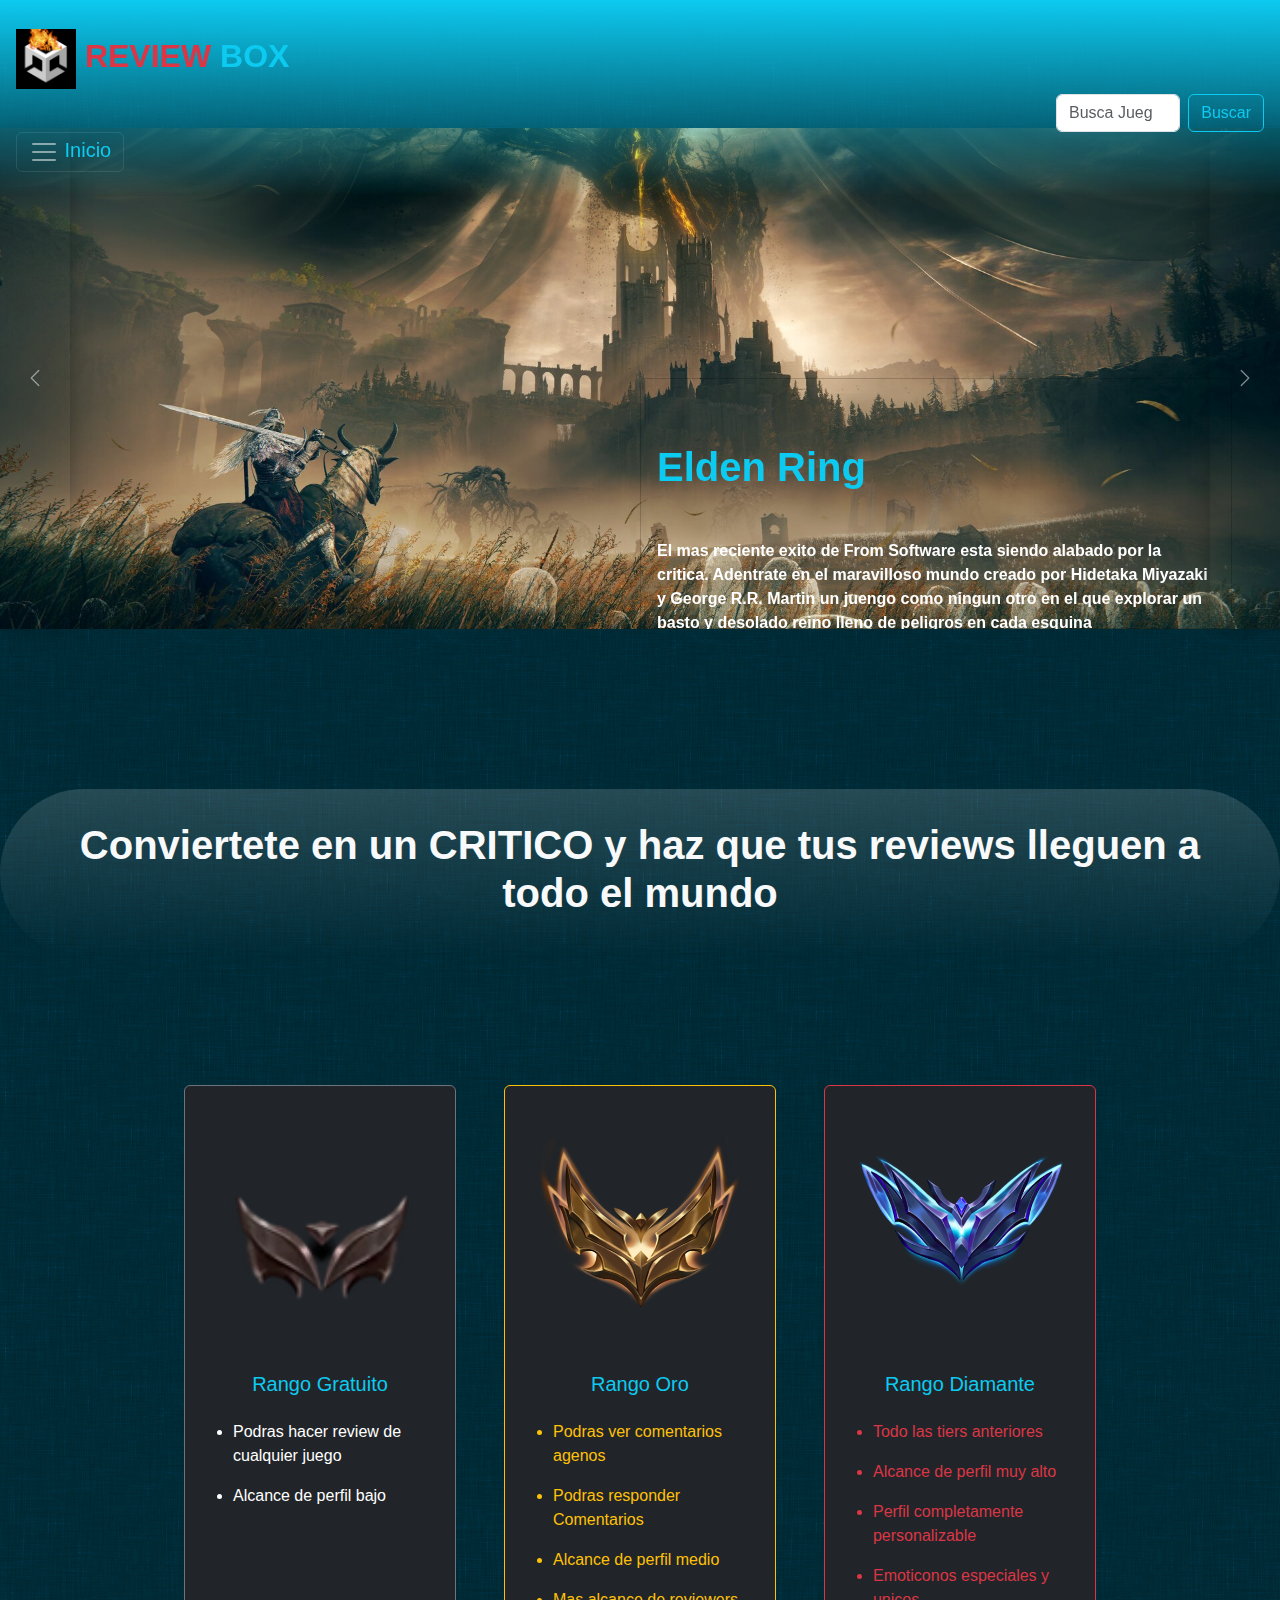
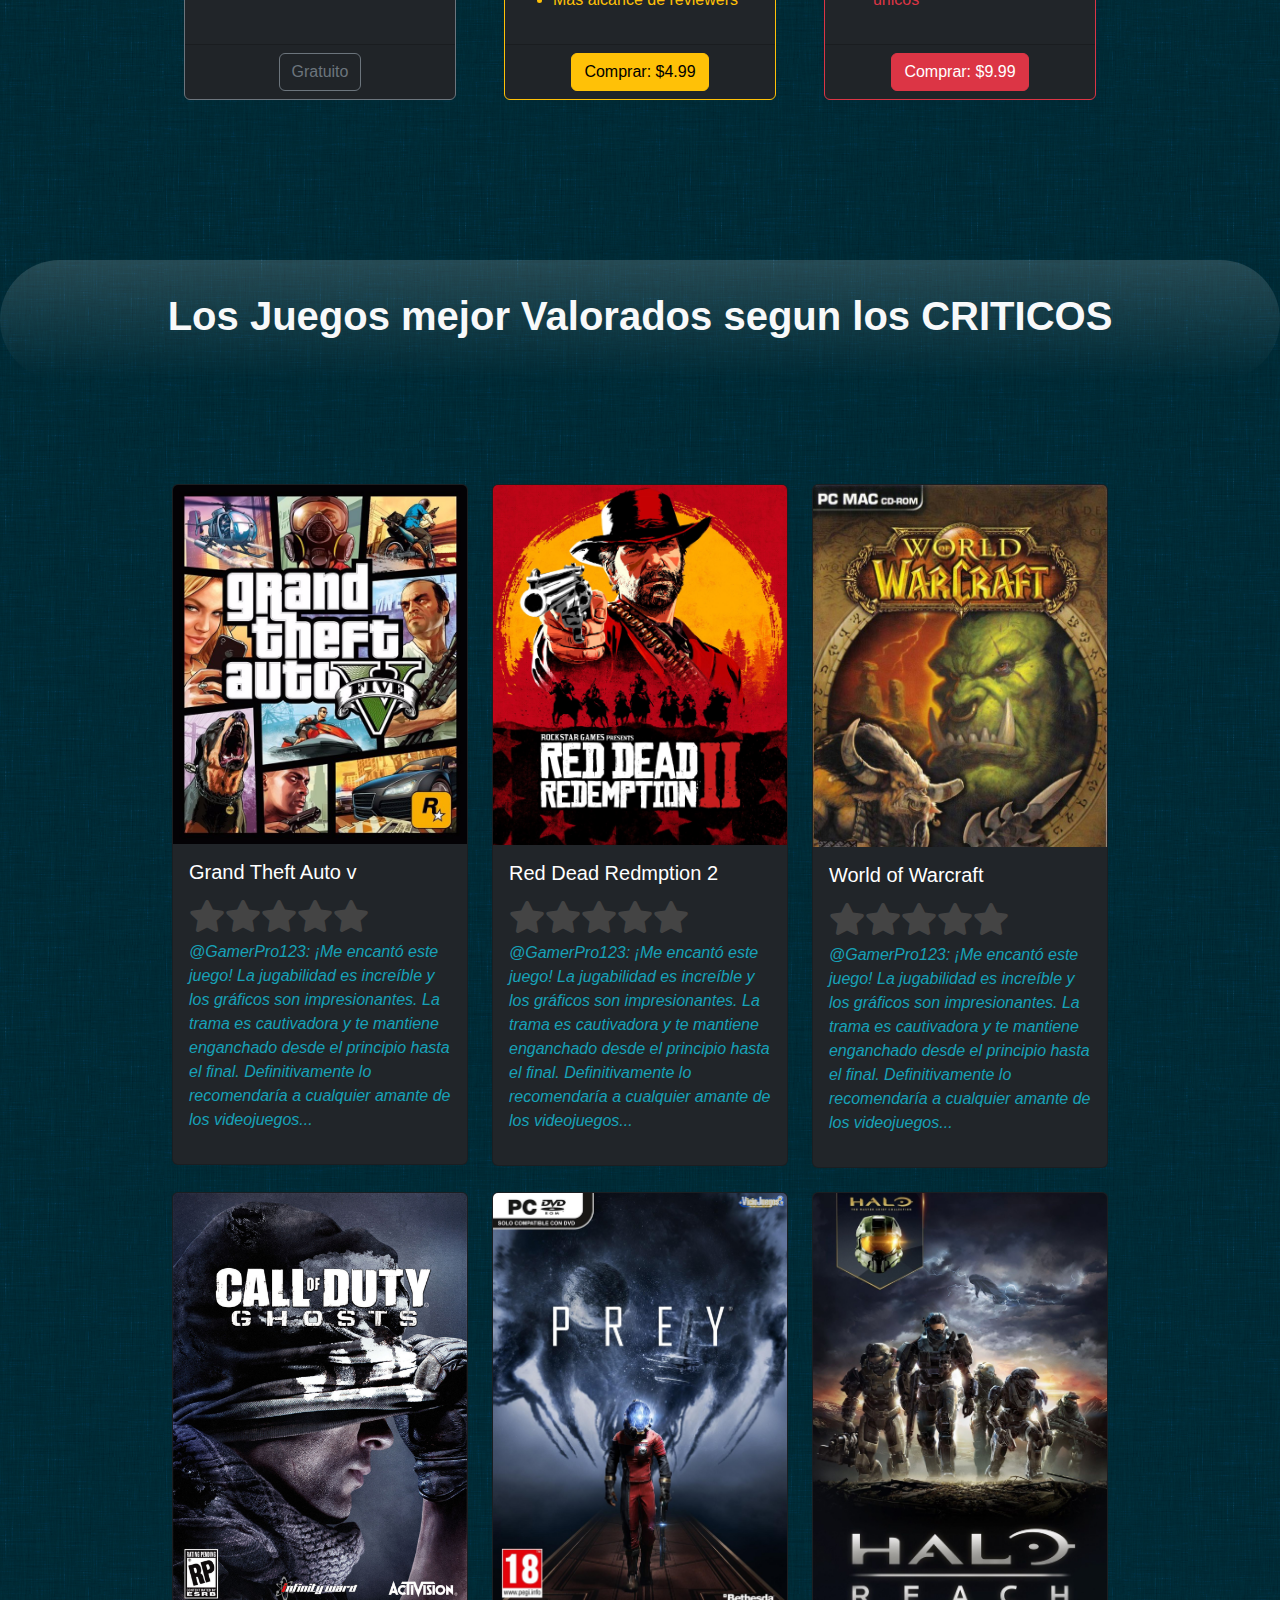
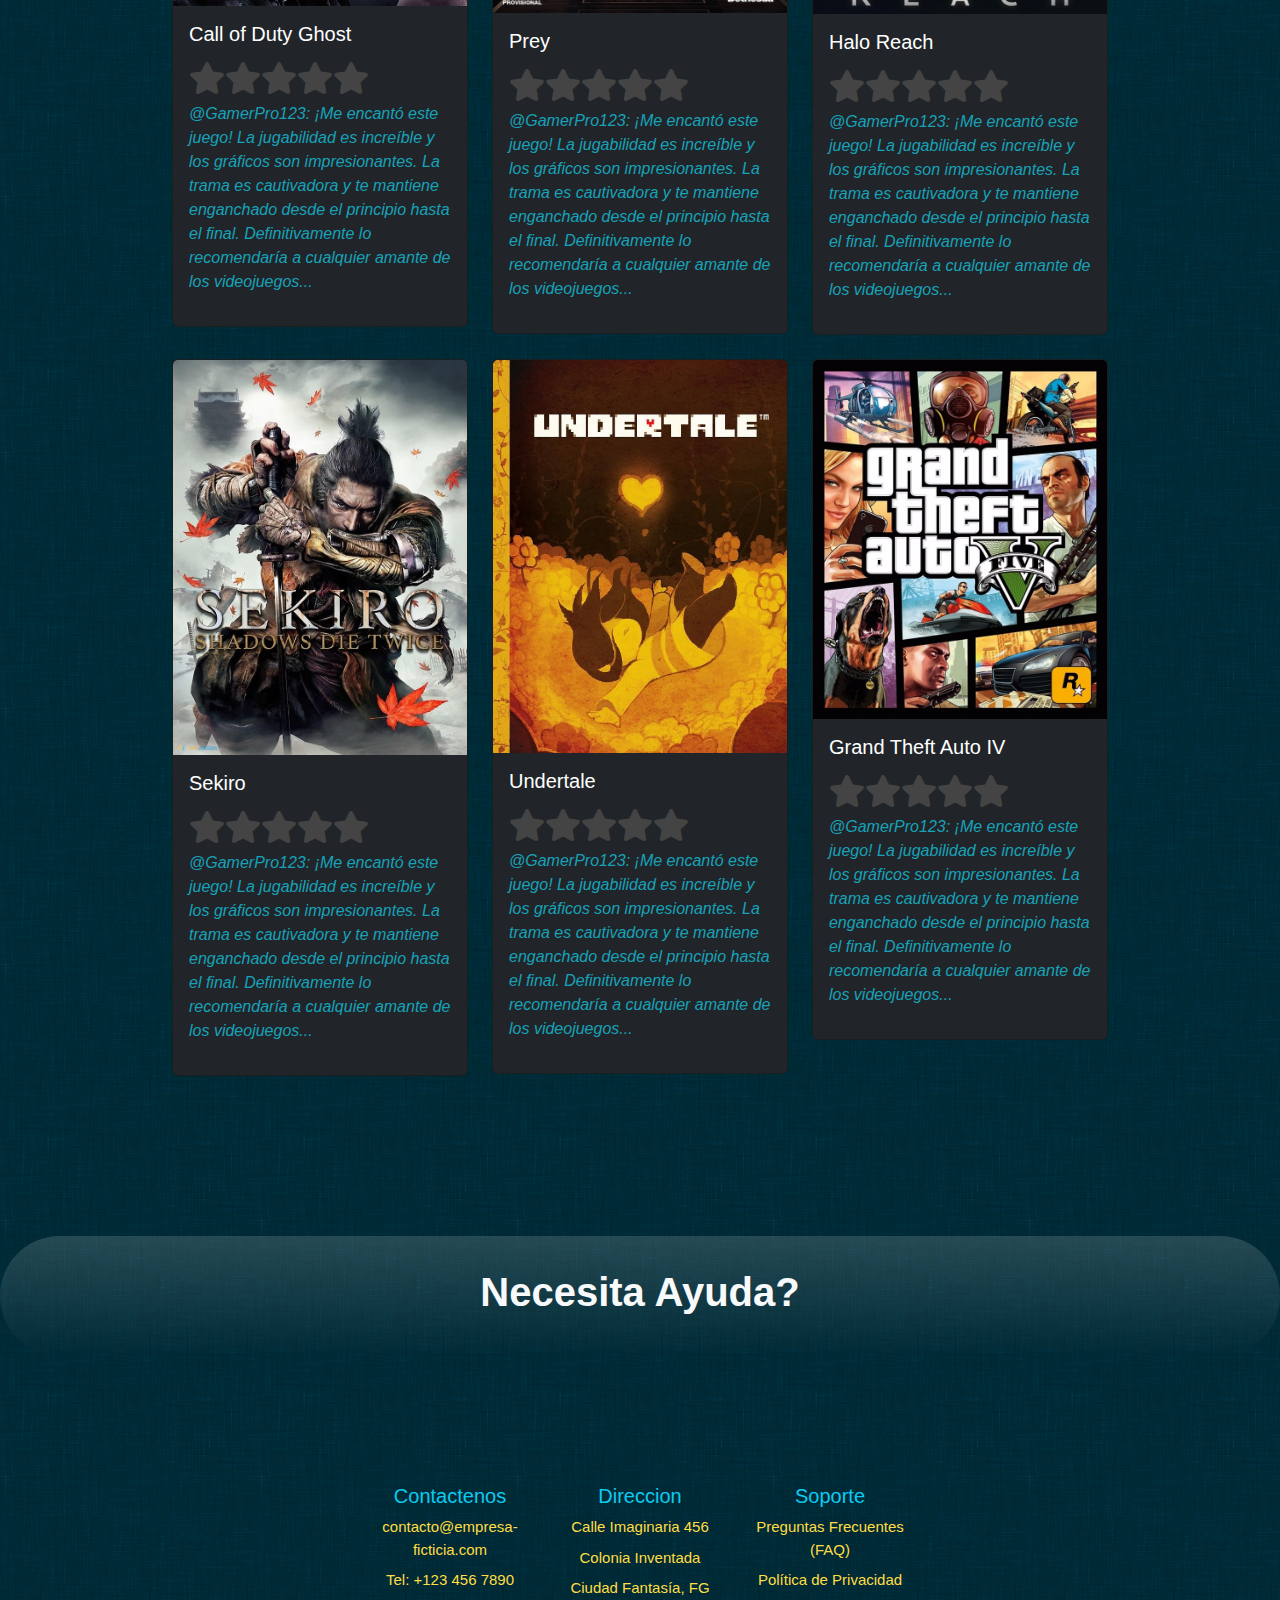
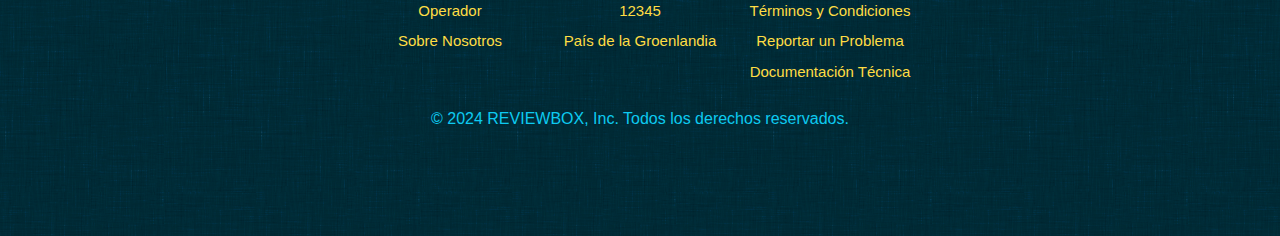
==== commit 8ec98848: "3ra revision" ====
--- a/index.html
+++ b/index.html
@@ -211,9 +211,9 @@
             <span class="visually-hidden">Next</span>
         </button>
     </div>
-    <div class="container-titulo text-dark" style="margin-top: 10em;">
-        <h1 class="titulo fw-bold " style="text-align: center;">Conviertete en un CRITICO y haz que tus reviews lleguen a todo el mundo</h1>
-      </div>
+    <div class="container-titulo text-light bg-transparent bg-gradient" style="margin-top: 10em; background: linear-gradient(to right, #e0eafc, #cfdef3);">
+      <h1 class="titulo fw-bold" style="text-align: center;">Conviertete en un CRITICO y haz que tus reviews lleguen a todo el mundo</h1>
+  </div>
       <!-- cards -->
       <div class="row row-cols-1 row-cols-md-3 g-5 w-75 mx-auto ">
         <div class="col">
@@ -267,9 +267,10 @@
         </div>
       </div>
       <!-- Videojuegos -->
-      <div class="container-titulo text-dark" style="margin-top: 10em;">
-        <h1 class="titulo fw-bold " style="text-align: center;">Los Juegos mejor Valorados segun los CRITICOS</h1>
-      </div>
+      <div class="container-titulo text-light bg-transparent bg-gradient" style="margin-top: 10em; background: linear-gradient(to right, #e0eafc, #cfdef3);">
+        <h1 class="titulo fw-bold" style="text-align: center;">Los Juegos mejor Valorados segun los CRITICOS</h1>
+    </div>
+      
       <div class="row row-cols-1 row-cols-md-3 g-4 w-75 mx-auto ">
         <div class="col">
             <div class="card text-bg-dark">
@@ -475,8 +476,8 @@
             </div>
         </div>
       </div>
-      <div class="container-titulo text-dark" style="margin-top: 10em;">
-        <h1 class="titulo fw-bold " style="text-align: center;">Necesita Ayuda?</h1>
+      <div class="container-titulo text-light bg-transparent bg-gradient" style="margin-top: 10em; background: linear-gradient(to right, #e0eafc, #cfdef3);">
+        <h1 class="titulo fw-bold" style="text-align: center;">Necesita Ayuda?</h1>
       </div>
     <!-- FOOTER -->
     <div class="container text-info bg-transparent">
